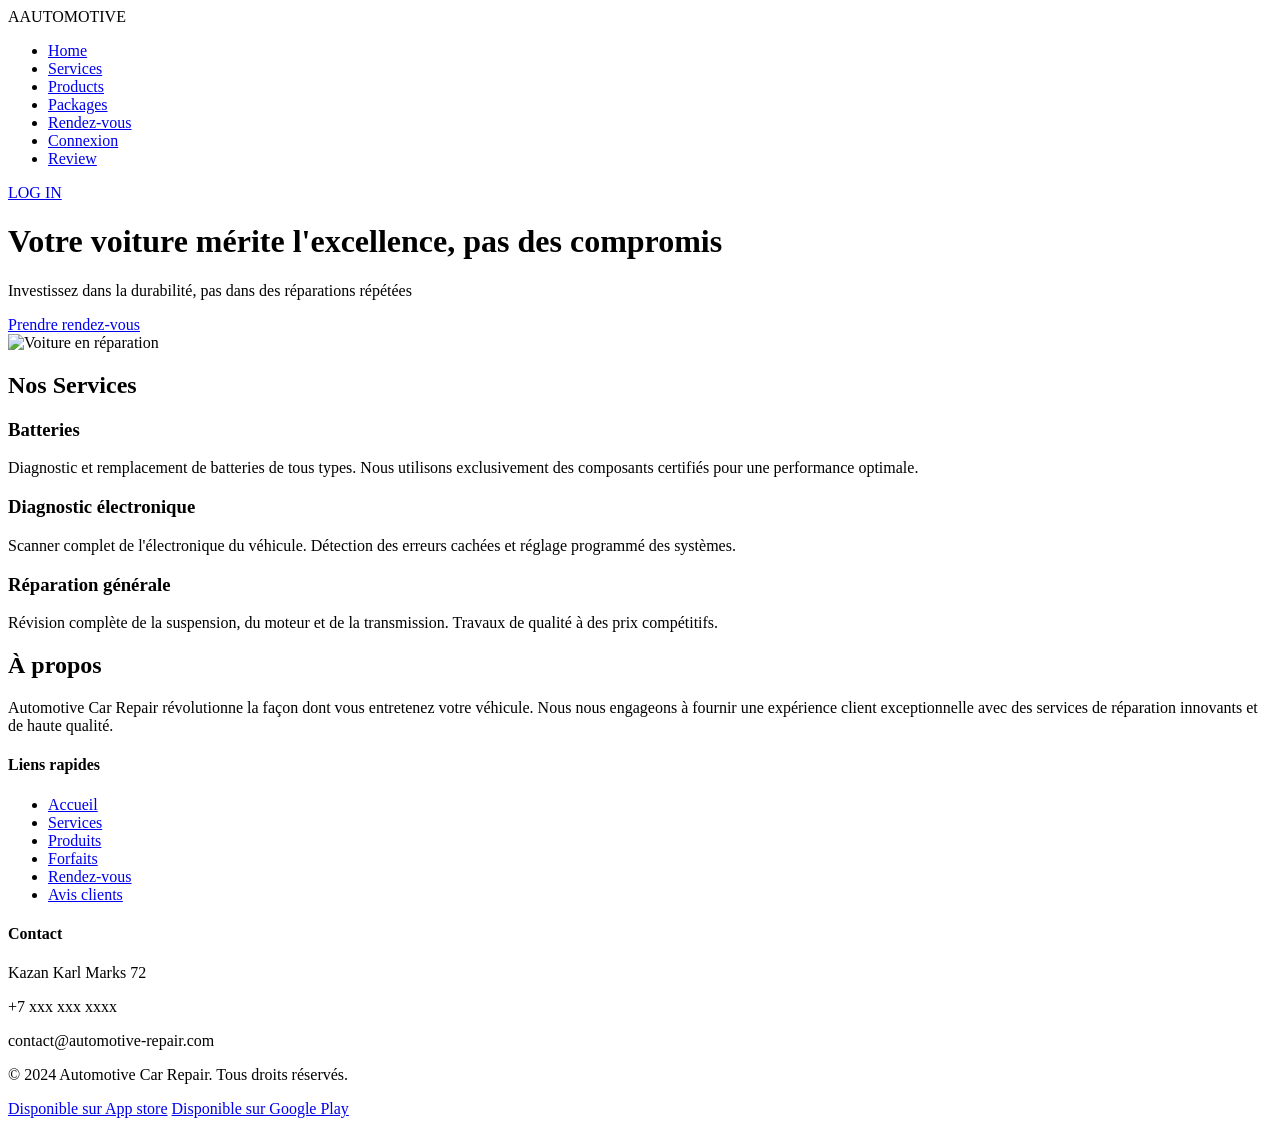
==== index.html @ a038a3b7 "Ajout index.html pour Github Pages" ====
<!DOCTYPE html>
<html lang="fr">
<head>
    <meta charset="UTF-8">
    <meta name="viewport" content="width=device-width, initial-scale=1.0">
    <meta name="description" content="Service de réparation automobile à Kazan - Prise de rendez-vous en ligne">
    <title>Automotive - Car Repair</title>
    <link rel="stylesheet" href="style.css">
</head>
<body>
    <!-- Navigation -->
    <nav class="navbar">
        <div class="logo">AAUTOMOTIVE</div>
        <ul class="nav-links">
            <li><a href="full.html">Home</a></li>
            <li><a href="#services">Services</a></li>
            <li><a href="#products">Products</a></li>
            <li><a href="#packages">Packages</a></li>
            <li><a href="rendezvousfi.html" onclick="checkAuth(event)">Rendez-vous</a></li>
            <li><a href="inscriptionfinal.html">Connexion</a></li>
            <li><a href="#review">Review</a></li>
        </ul>
        <div class="auth-buttons" id="auth-buttons">
            <a href="inscriptionfinal.html" class="btn-login">LOG IN</a>
        </div>
        <div class="user-info" id="user-info" style="display: none;">
            <span id="user-name-display"></span>
            <button onclick="logout()" class="logout-btn">Déconnexion</button>
        </div>
    </nav>

    <!-- Hero Section -->
    <header class="hero">
        <div class="hero-content">
            <h1>Votre voiture mérite l'excellence, pas des compromis</h1>
            <p>Investissez dans la durabilité, pas dans des réparations répétées</p>
            <a href="rendezvousfi.html" class="btn-primary" onclick="checkAuth(event)">Prendre rendez-vous</a>
        </div>
        <div class="hero-image">
            <img src="photo_2025-12-22_13-21-53.jpg" alt="Voiture en réparation" loading="lazy">
        </div>
    </header>

    <!-- Services Section -->
    <section id="services" class="services">
        <h2>Nos Services</h2>
        <div class="services-grid">
            <div class="service-card">
                <h3>Batteries</h3>
                <p>Diagnostic et remplacement de batteries de tous types. Nous utilisons exclusivement des composants certifiés pour une performance optimale.</p>
            </div>
            <div class="service-card">
                <h3>Diagnostic électronique</h3>
                <p>Scanner complet de l'électronique du véhicule. Détection des erreurs cachées et réglage programmé des systèmes.</p>
            </div>
            <div class="service-card">
                <h3>Réparation générale</h3>
                <p>Révision complète de la suspension, du moteur et de la transmission. Travaux de qualité à des prix compétitifs.</p>
            </div>
        </div>
    </section>

    <!-- About Section -->
    <section id="about" class="about">
        <h2>À propos</h2>
        <p>Automotive Car Repair révolutionne la façon dont vous entretenez votre véhicule. Nous nous engageons à fournir une expérience client exceptionnelle avec des services de réparation innovants et de haute qualité.</p>
    </section>

    <!-- Footer -->
    <footer>
        <div class="footer-content">
            <div class="quick-links">
                <h4>Liens rapides</h4>
                <ul>
                    <li><a href="full.html">Accueil</a></li>
                    <li><a href="#services">Services</a></li>
                    <li><a href="#products">Produits</a></li>
                    <li><a href="#packages">Forfaits</a></li>
                    <li><a href="rendezvousfi.html" onclick="checkAuth(event)">Rendez-vous</a></li>
                    <li><a href="#review">Avis clients</a></li>
                </ul>
            </div>
            <div class="contact">
                <h4>Contact</h4>
                <p>Kazan Karl Marks 72</p>
                <p>+7 xxx xxx xxxx</p>
                <p>contact@automotive-repair.com</p>
            </div>
        </div>
        <p class="copyright">© 2024 Automotive Car Repair. Tous droits réservés.</p>
        <div class="app-stores">
            <a href="#" class="app-store">Disponible sur App store</a>
            <a href="#" class="app-store">Disponible sur Google Play</a>
        </div>
    </footer>

    <script src="script.js"></script>
</body>
</html>
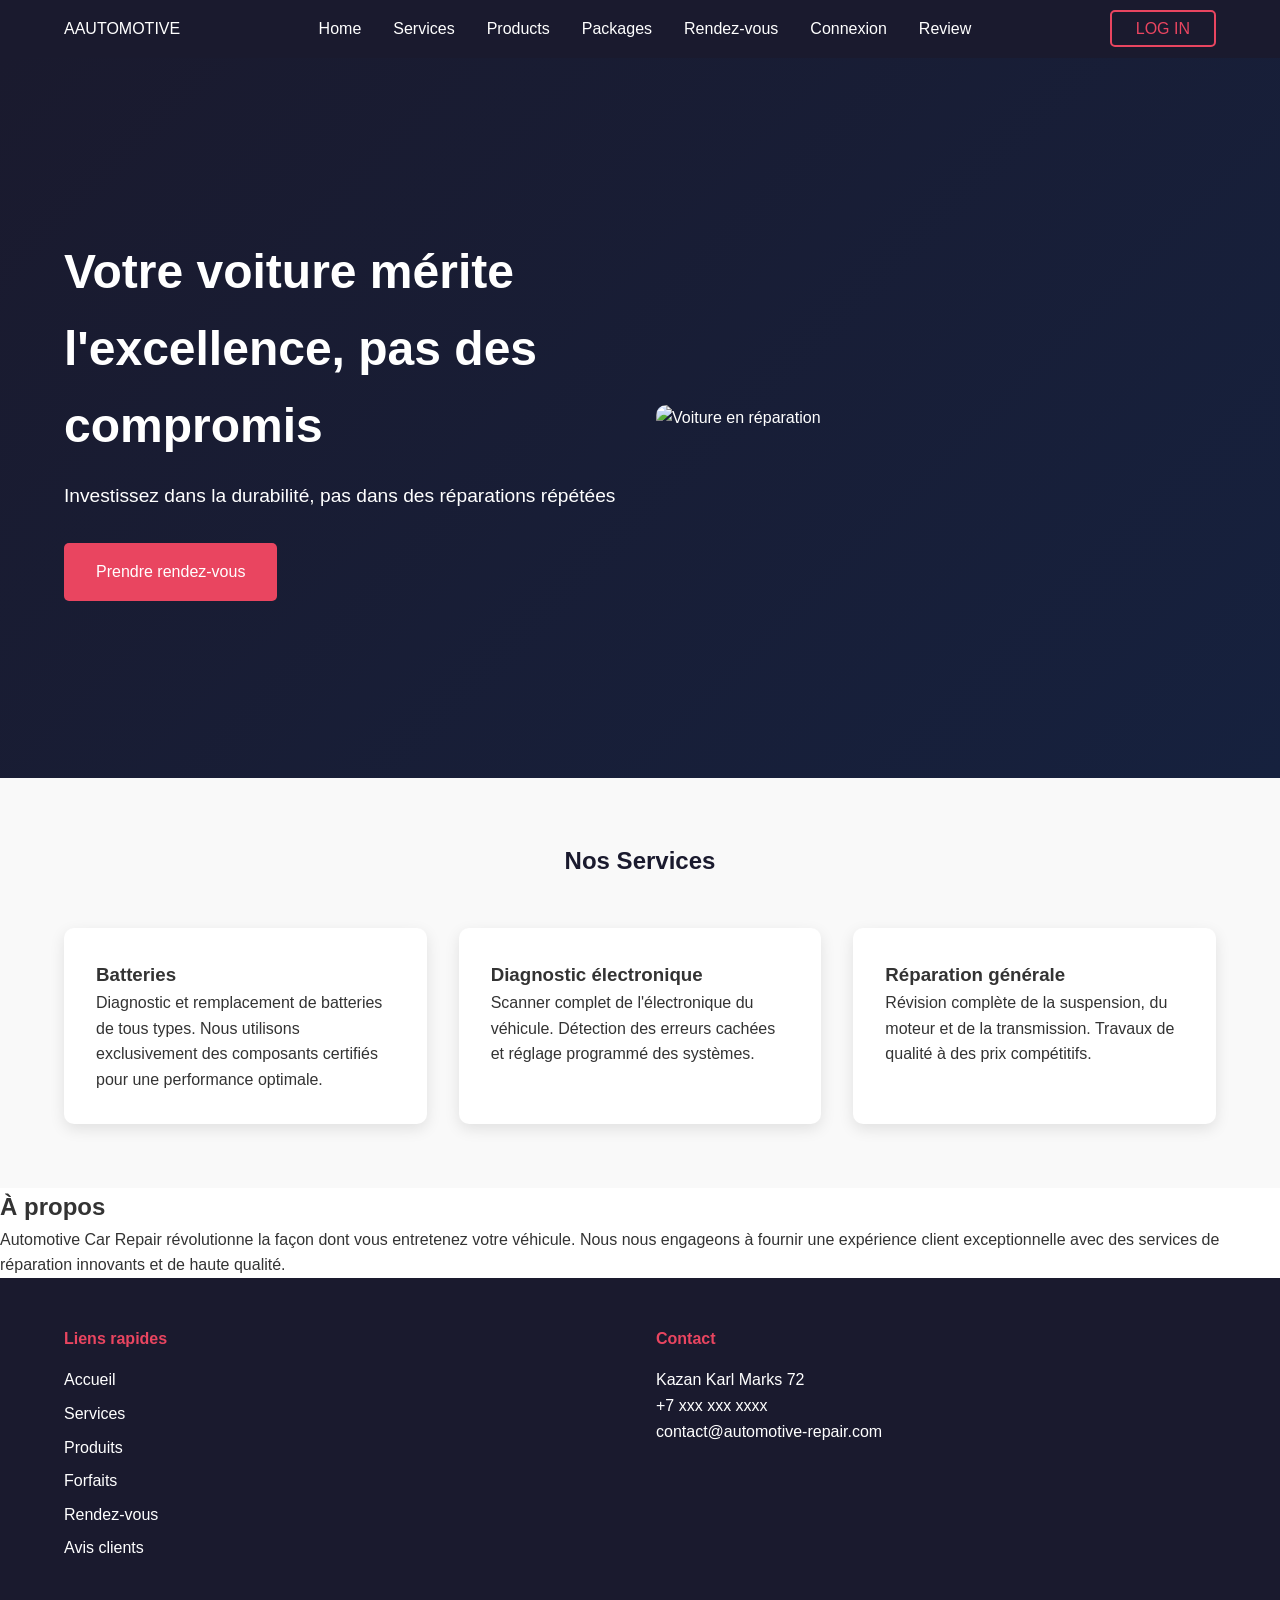
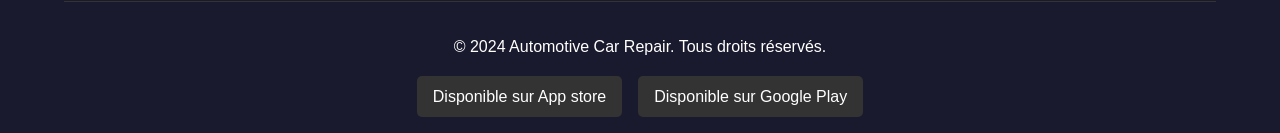
==== commit b14461d1: "Correction des chemins CSS/JS/images Github" ====
--- a/index.html
+++ b/index.html
@@ -5,7 +5,7 @@
     <meta name="viewport" content="width=device-width, initial-scale=1.0">
     <meta name="description" content="Service de réparation automobile à Kazan - Prise de rendez-vous en ligne">
     <title>Automotive - Car Repair</title>
-    <link rel="stylesheet" href="style.css">
+    <link rel="stylesheet" href="site/style.css">
 </head>
 <body>
     <!-- Navigation -->
@@ -37,7 +37,7 @@
             <a href="rendezvousfi.html" class="btn-primary" onclick="checkAuth(event)">Prendre rendez-vous</a>
         </div>
         <div class="hero-image">
-            <img src="photo_2025-12-22_13-21-53.jpg" alt="Voiture en réparation" loading="lazy">
+            <img src="site/photo_2025-12-22_13-21-53.jpg" alt="Voiture en réparation" loading="lazy">
         </div>
     </header>
 
@@ -94,6 +94,6 @@
         </div>
     </footer>
 
-    <script src="script.js"></script>
+    <script src="site/script.js"></script>
 </body>
 </html>
--- a/site/style.css
+++ b/site/style.css
@@ -0,0 +1,541 @@
+
+* {
+    margin: 0;
+    padding: 0;
+    box-sizing: border-box;
+}
+
+body {
+    font-family: 'Segoe UI', Tahoma, Geneva, Verdana, sans-serif;
+    line-height: 1.6;
+    color: #333;
+}
+
+/* Navigation */
+.navbar {
+    display: flex;
+    justify-content: space-between;
+    align-items: center;
+    padding: 1rem 5%;
+    background: #1a1a2e;
+    color: white;
+    position: sticky;
+    top: 0;
+    z-index: 1000;
+}
+
+.nav-links {
+    display: flex;
+    list-style: none;
+    gap: 2rem;
+}
+
+.nav-links a {
+    color: white;
+    text-decoration: none;
+    transition: color 0.3s;
+}
+
+.nav-links a:hover {
+    color: #e94560;
+}
+
+/* Buttons */
+.btn-primary {
+    background: #e94560;
+    color: white;
+    padding: 1rem 2rem;
+    border: none;
+    border-radius: 5px;
+    cursor: pointer;
+    text-decoration: none;
+    display: inline-block;
+    transition: background 0.3s;
+}
+
+.btn-primary:hover {
+    background: #c73e54;
+}
+
+.btn-secondary {
+    background: #6c757d;
+    color: white;
+    padding: 1rem 2rem;
+    border: none;
+    border-radius: 5px;
+    cursor: pointer;
+    text-decoration: none;
+    display: inline-block;
+    transition: background 0.3s;
+}
+
+.btn-secondary:hover {
+    background: #545b62;
+}
+
+.btn-login {
+    background: transparent;
+    border: 2px solid #e94560;
+    color: #e94560;
+    padding: 0.5rem 1.5rem;
+    border-radius: 5px;
+    text-decoration: none;
+    transition: all 0.3s;
+}
+
+.btn-login:hover {
+    background: #e94560;
+    color: white;
+}
+
+/* Hero Section */
+.hero {
+    display: flex;
+    align-items: center;
+    justify-content: space-between;
+    padding: 4rem 5%;
+    background: linear-gradient(135deg, #1a1a2e 0%, #16213e 100%);
+    color: white;
+    min-height: 80vh;
+}
+
+.hero-content {
+    flex: 1;
+    padding-right: 2rem;
+}
+
+.hero-content h1 {
+    font-size: 3rem;
+    margin-bottom: 1rem;
+}
+
+.hero-content p {
+    font-size: 1.2rem;
+    margin-bottom: 2rem;
+}
+
+.hero-image {
+    flex: 1;
+}
+
+.hero-image img {
+    width: 100%;
+    border-radius: 10px;
+}
+
+/* Services Section */
+.services {
+    padding: 4rem 5%;
+    background: #f9f9f9;
+}
+
+.services h2 {
+    text-align: center;
+    margin-bottom: 3rem;
+    color: #1a1a2e;
+}
+
+.services-grid {
+    display: grid;
+    grid-template-columns: repeat(auto-fit, minmax(300px, 1fr));
+    gap: 2rem;
+}
+
+.service-card {
+    background: white;
+    padding: 2rem;
+    border-radius: 10px;
+    box-shadow: 0 5px 15px rgba(0,0,0,0.1);
+    transition: transform 0.3s;
+}
+
+.service-card:hover {
+    transform: translateY(-10px);
+}
+
+/* Forms */
+form {
+    max-width: 800px;
+    margin: 2rem auto;
+    padding: 2rem;
+    background: #f9f9f9;
+    border-radius: 10px;
+}
+
+fieldset {
+    border: 2px solid #ddd;
+    border-radius: 5px;
+    padding: 1.5rem;
+    margin-bottom: 1.5rem;
+}
+
+legend {
+    font-weight: bold;
+    color: #1a1a2e;
+    padding: 0 0.5rem;
+}
+
+.form-group {
+    margin-bottom: 1.5rem;
+}
+
+.form-group label {
+    display: block;
+    margin-bottom: 0.5rem;
+    font-weight: bold;
+}
+
+.form-group input,
+.form-group select,
+.form-group textarea {
+    width: 100%;
+    padding: 0.8rem;
+    border: 2px solid #ddd;
+    border-radius: 5px;
+    font-size: 1rem;
+}
+
+.form-group input:focus,
+.form-group select:focus,
+.form-group textarea:focus {
+    border-color: #e94560;
+    outline: none;
+}
+
+.form-group input:valid {
+    border-color: #4CAF50;
+}
+
+.form-group input:invalid {
+    border-color: #e94560;
+}
+
+input[readonly] {
+    background: #e9ecef;
+    cursor: not-allowed;
+    border-color: #6c757d;
+}
+
+/* Checkbox Group */
+.checkbox-group {
+    display: grid;
+    grid-template-columns: repeat(auto-fit, minmax(200px, 1fr));
+    gap: 1rem;
+}
+
+.checkbox-group label {
+    display: flex;
+    align-items: center;
+    gap: 0.5rem;
+    cursor: pointer;
+}
+
+/* Consent (ФЗ-152) */
+.consent {
+    margin: 1.5rem 0;
+    padding: 1rem;
+    background: #fff3cd;
+    border-radius: 5px;
+    border-left: 4px solid #ffc107;
+}
+
+.consent label {
+    display: flex;
+    align-items: flex-start;
+    gap: 0.5rem;
+    font-size: 0.9rem;
+    cursor: pointer;
+}
+
+/* Auth Warning */
+.auth-warning {
+    max-width: 600px;
+    margin: 3rem auto;
+    padding: 2rem;
+    background: #fff3cd;
+    border: 2px solid #ffc107;
+    border-radius: 10px;
+    text-align: center;
+}
+
+.auth-warning h2 {
+    color: #856404;
+    margin-bottom: 1rem;
+}
+
+.auth-warning ul {
+    text-align: left;
+    margin: 1.5rem 0;
+    padding-left: 2rem;
+}
+
+.auth-warning li {
+    margin: 0.5rem 0;
+    color: #856404;
+}
+
+.warning-buttons {
+    display: flex;
+    gap: 1rem;
+    justify-content: center;
+    margin-top: 2rem;
+}
+
+/* Auth Container */
+.auth-container {
+    max-width: 500px;
+    margin: 3rem auto;
+    padding: 2rem;
+    background: #f9f9f9;
+    border-radius: 10px;
+}
+
+.auth-benefits {
+    text-align: center;
+    margin-bottom: 2rem;
+}
+
+.benefits-list {
+    list-style: none;
+    text-align: left;
+    margin: 1rem 0;
+}
+
+.benefits-list li {
+    margin: 0.5rem 0;
+}
+
+.auth-tabs {
+    display: flex;
+    justify-content: center;
+    gap: 1rem;
+    margin-bottom: 2rem;
+}
+
+.tab-btn {
+    padding: 0.8rem 2rem;
+    border: 2px solid #e94560;
+    background: transparent;
+    color: #e94560;
+    cursor: pointer;
+    border-radius: 5px;
+    font-weight: bold;
+    transition: all 0.3s;
+}
+
+.tab-btn.active,
+.tab-btn:hover {
+    background: #e94560;
+    color: white;
+}
+
+.auth-form {
+    display: none;
+}
+
+.auth-form.active {
+    display: block;
+    animation: fadeIn 0.3s ease;
+}
+
+@keyframes fadeIn {
+    from { opacity: 0; transform: translateY(-10px); }
+    to { opacity: 1; transform: translateY(0); }
+}
+
+.form-options {
+    display: flex;
+    justify-content: space-between;
+    align-items: center;
+    margin: 1rem 0;
+}
+
+.forgot-password {
+    color: #e94560;
+    text-decoration: none;
+}
+
+.switch-auth {
+    text-align: center;
+    margin-top: 1.5rem;
+}
+
+.switch-auth a {
+    color: #e94560;
+    text-decoration: none;
+    font-weight: bold;
+}
+
+.social-login {
+    text-align: center;
+    margin: 1.5rem 0;
+}
+
+.social-buttons {
+    display: flex;
+    gap: 1rem;
+    justify-content: center;
+    margin-top: 1rem;
+}
+
+.social-btn {
+    padding: 0.5rem 1.5rem;
+    border: 2px solid #ddd;
+    background: white;
+    border-radius: 5px;
+    cursor: pointer;
+    transition: all 0.3s;
+}
+
+.social-btn.google:hover {
+    border-color: #DB4437;
+    color: #DB4437;
+}
+
+.social-btn.facebook:hover {
+    border-color: #4267B2;
+    color: #4267B2;
+}
+
+/* User Info (Connecté) */
+.user-info {
+    display: flex;
+    align-items: center;
+    gap: 1rem;
+}
+
+.user-info span {
+    color: #4CAF50;
+    font-weight: bold;
+}
+
+.logout-btn {
+    background: transparent;
+    border: 2px solid #e94560;
+    color: #e94560;
+    padding: 0.5rem 1rem;
+    border-radius: 5px;
+    cursor: pointer;
+    transition: all 0.3s;
+}
+
+.logout-btn:hover {
+    background: #e94560;
+    color: white;
+}
+
+/* Footer */
+footer {
+    background: #1a1a2e;
+    color: white;
+    padding: 3rem 5% 1rem;
+}
+
+.footer-content {
+    display: grid;
+    grid-template-columns: repeat(auto-fit, minmax(250px, 1fr));
+    gap: 2rem;
+    margin-bottom: 2rem;
+}
+
+.footer-content h4 {
+    margin-bottom: 1rem;
+    color: #e94560;
+}
+
+.footer-content ul {
+    list-style: none;
+}
+
+.footer-content ul li {
+    margin: 0.5rem 0;
+}
+
+.footer-content a {
+    color: white;
+    text-decoration: none;
+    transition: color 0.3s;
+}
+
+.footer-content a:hover {
+    color: #e94560;
+}
+
+.copyright {
+    text-align: center;
+    padding-top: 2rem;
+    border-top: 1px solid #333;
+}
+
+.app-stores {
+    display: flex;
+    gap: 1rem;
+    justify-content: center;
+    margin-top: 1rem;
+}
+
+.app-store {
+    background: #333;
+    color: white;
+    padding: 0.5rem 1rem;
+    border-radius: 5px;
+    text-decoration: none;
+    transition: background 0.3s;
+}
+
+.app-store:hover {
+    background: #e94560;
+}
+
+/* Responsive Mobile (ЛР2) */
+@media (max-width: 768px) {
+    .navbar {
+        flex-direction: column;
+        gap: 1rem;
+    }
+
+    .nav-links {
+        flex-direction: column;
+        gap: 0.5rem;
+        text-align: center;
+    }
+
+    .hero {
+        flex-direction: column;
+        text-align: center;
+    }
+
+    .hero-content {
+        padding-right: 0;
+        margin-bottom: 2rem;
+    }
+
+    .hero-content h1 {
+        font-size: 2rem;
+    }
+
+    form {
+        margin: 1rem;
+        padding: 1rem;
+    }
+
+    .auth-tabs {
+        flex-direction: column;
+    }
+
+    .tab-btn {
+        width: 100%;
+    }
+
+    .warning-buttons {
+        flex-direction: column;
+    }
+
+    .footer-content {
+        grid-template-columns: 1fr;
+    }
+
+    .app-stores {
+        flex-direction: column;
+    }
+}
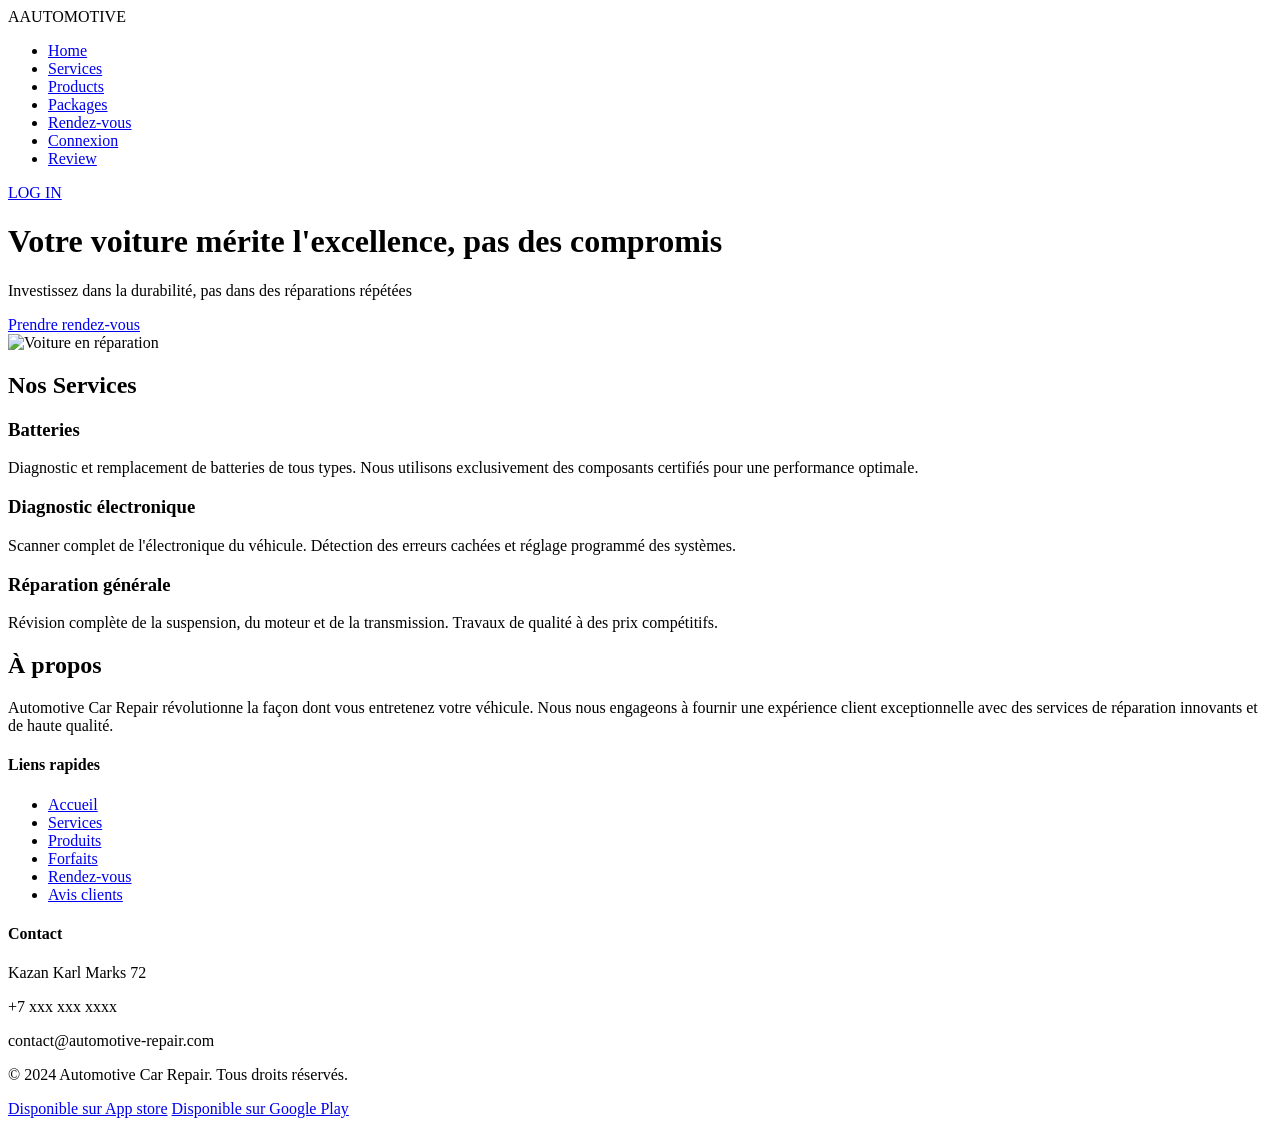
==== commit f9adbf3d: "Update index.html" ====
--- a/index.html
+++ b/index.html
@@ -5,7 +5,7 @@
     <meta name="viewport" content="width=device-width, initial-scale=1.0">
     <meta name="description" content="Service de réparation automobile à Kazan - Prise de rendez-vous en ligne">
     <title>Automotive - Car Repair</title>
-    <link rel="stylesheet" href="site/style.css">
+    <link rel="stylesheet" href="style.css">
 </head>
 <body>
     <!-- Navigation -->
@@ -37,7 +37,7 @@
             <a href="rendezvousfi.html" class="btn-primary" onclick="checkAuth(event)">Prendre rendez-vous</a>
         </div>
         <div class="hero-image">
-            <img src="site/photo_2025-12-22_13-21-53.jpg" alt="Voiture en réparation" loading="lazy">
+            <img src="photo_2025-12-22_13-21-53.jpg" alt="Voiture en réparation" loading="lazy">
         </div>
     </header>
 
@@ -94,6 +94,6 @@
         </div>
     </footer>
 
-    <script src="site/script.js"></script>
+    <script src="script.js"></script>
 </body>
-</html>+</html>
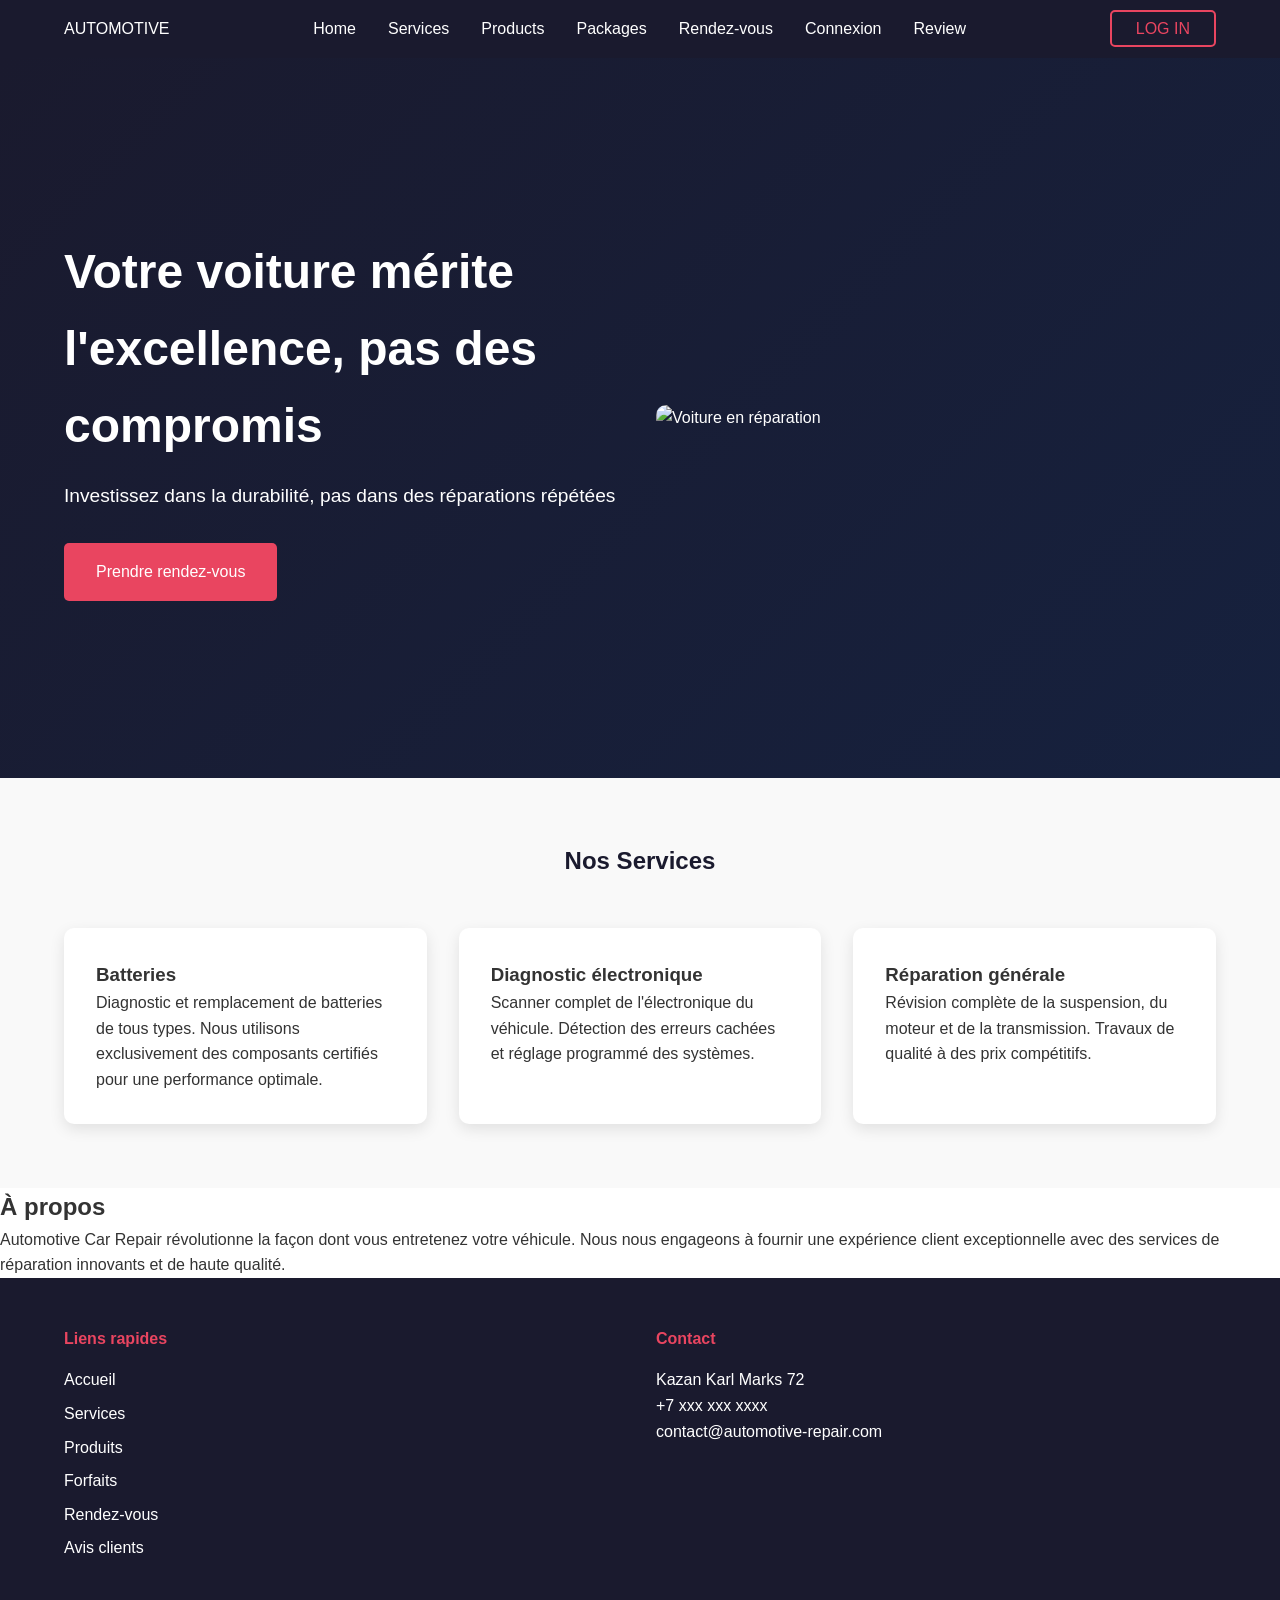
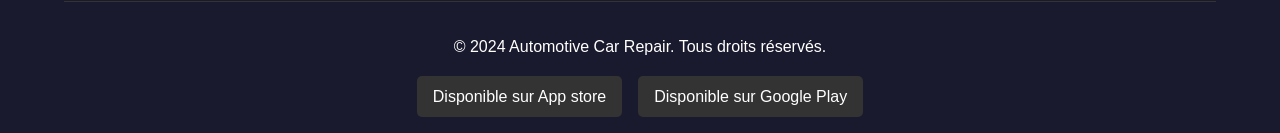
==== commit ae3207a0: "rename full.html to index.html for github pages" ====
--- a/index.html
+++ b/index.html
@@ -6,11 +6,12 @@
     <meta name="description" content="Service de réparation automobile à Kazan - Prise de rendez-vous en ligne">
     <title>Automotive - Car Repair</title>
     <link rel="stylesheet" href="style.css">
+     <link rel="icon" type="image/x-icon" href="favicon.ico">
 </head>
 <body>
     <!-- Navigation -->
     <nav class="navbar">
-        <div class="logo">AAUTOMOTIVE</div>
+        <div class="logo">AUTOMOTIVE</div>
         <ul class="nav-links">
             <li><a href="full.html">Home</a></li>
             <li><a href="#services">Services</a></li>
--- a/style.css
+++ b/style.css
@@ -0,0 +1,541 @@
+
+* {
+    margin: 0;
+    padding: 0;
+    box-sizing: border-box;
+}
+
+body {
+    font-family: 'Segoe UI', Tahoma, Geneva, Verdana, sans-serif;
+    line-height: 1.6;
+    color: #333;
+}
+
+/* Navigation */
+.navbar {
+    display: flex;
+    justify-content: space-between;
+    align-items: center;
+    padding: 1rem 5%;
+    background: #1a1a2e;
+    color: white;
+    position: sticky;
+    top: 0;
+    z-index: 1000;
+}
+
+.nav-links {
+    display: flex;
+    list-style: none;
+    gap: 2rem;
+}
+
+.nav-links a {
+    color: white;
+    text-decoration: none;
+    transition: color 0.3s;
+}
+
+.nav-links a:hover {
+    color: #e94560;
+}
+
+/* Buttons */
+.btn-primary {
+    background: #e94560;
+    color: white;
+    padding: 1rem 2rem;
+    border: none;
+    border-radius: 5px;
+    cursor: pointer;
+    text-decoration: none;
+    display: inline-block;
+    transition: background 0.3s;
+}
+
+.btn-primary:hover {
+    background: #c73e54;
+}
+
+.btn-secondary {
+    background: #6c757d;
+    color: white;
+    padding: 1rem 2rem;
+    border: none;
+    border-radius: 5px;
+    cursor: pointer;
+    text-decoration: none;
+    display: inline-block;
+    transition: background 0.3s;
+}
+
+.btn-secondary:hover {
+    background: #545b62;
+}
+
+.btn-login {
+    background: transparent;
+    border: 2px solid #e94560;
+    color: #e94560;
+    padding: 0.5rem 1.5rem;
+    border-radius: 5px;
+    text-decoration: none;
+    transition: all 0.3s;
+}
+
+.btn-login:hover {
+    background: #e94560;
+    color: white;
+}
+
+/* Hero Section */
+.hero {
+    display: flex;
+    align-items: center;
+    justify-content: space-between;
+    padding: 4rem 5%;
+    background: linear-gradient(135deg, #1a1a2e 0%, #16213e 100%);
+    color: white;
+    min-height: 80vh;
+}
+
+.hero-content {
+    flex: 1;
+    padding-right: 2rem;
+}
+
+.hero-content h1 {
+    font-size: 3rem;
+    margin-bottom: 1rem;
+}
+
+.hero-content p {
+    font-size: 1.2rem;
+    margin-bottom: 2rem;
+}
+
+.hero-image {
+    flex: 1;
+}
+
+.hero-image img {
+    width: 100%;
+    border-radius: 10px;
+}
+
+/* Services Section */
+.services {
+    padding: 4rem 5%;
+    background: #f9f9f9;
+}
+
+.services h2 {
+    text-align: center;
+    margin-bottom: 3rem;
+    color: #1a1a2e;
+}
+
+.services-grid {
+    display: grid;
+    grid-template-columns: repeat(auto-fit, minmax(300px, 1fr));
+    gap: 2rem;
+}
+
+.service-card {
+    background: white;
+    padding: 2rem;
+    border-radius: 10px;
+    box-shadow: 0 5px 15px rgba(0,0,0,0.1);
+    transition: transform 0.3s;
+}
+
+.service-card:hover {
+    transform: translateY(-10px);
+}
+
+/* Forms */
+form {
+    max-width: 800px;
+    margin: 2rem auto;
+    padding: 2rem;
+    background: #f9f9f9;
+    border-radius: 10px;
+}
+
+fieldset {
+    border: 2px solid #ddd;
+    border-radius: 5px;
+    padding: 1.5rem;
+    margin-bottom: 1.5rem;
+}
+
+legend {
+    font-weight: bold;
+    color: #1a1a2e;
+    padding: 0 0.5rem;
+}
+
+.form-group {
+    margin-bottom: 1.5rem;
+}
+
+.form-group label {
+    display: block;
+    margin-bottom: 0.5rem;
+    font-weight: bold;
+}
+
+.form-group input,
+.form-group select,
+.form-group textarea {
+    width: 100%;
+    padding: 0.8rem;
+    border: 2px solid #ddd;
+    border-radius: 5px;
+    font-size: 1rem;
+}
+
+.form-group input:focus,
+.form-group select:focus,
+.form-group textarea:focus {
+    border-color: #e94560;
+    outline: none;
+}
+
+.form-group input:valid {
+    border-color: #4CAF50;
+}
+
+.form-group input:invalid {
+    border-color: #e94560;
+}
+
+input[readonly] {
+    background: #e9ecef;
+    cursor: not-allowed;
+    border-color: #6c757d;
+}
+
+/* Checkbox Group */
+.checkbox-group {
+    display: grid;
+    grid-template-columns: repeat(auto-fit, minmax(200px, 1fr));
+    gap: 1rem;
+}
+
+.checkbox-group label {
+    display: flex;
+    align-items: center;
+    gap: 0.5rem;
+    cursor: pointer;
+}
+
+/* Consent (ФЗ-152) */
+.consent {
+    margin: 1.5rem 0;
+    padding: 1rem;
+    background: #fff3cd;
+    border-radius: 5px;
+    border-left: 4px solid #ffc107;
+}
+
+.consent label {
+    display: flex;
+    align-items: flex-start;
+    gap: 0.5rem;
+    font-size: 0.9rem;
+    cursor: pointer;
+}
+
+/* Auth Warning */
+.auth-warning {
+    max-width: 600px;
+    margin: 3rem auto;
+    padding: 2rem;
+    background: #fff3cd;
+    border: 2px solid #ffc107;
+    border-radius: 10px;
+    text-align: center;
+}
+
+.auth-warning h2 {
+    color: #856404;
+    margin-bottom: 1rem;
+}
+
+.auth-warning ul {
+    text-align: left;
+    margin: 1.5rem 0;
+    padding-left: 2rem;
+}
+
+.auth-warning li {
+    margin: 0.5rem 0;
+    color: #856404;
+}
+
+.warning-buttons {
+    display: flex;
+    gap: 1rem;
+    justify-content: center;
+    margin-top: 2rem;
+}
+
+/* Auth Container */
+.auth-container {
+    max-width: 500px;
+    margin: 3rem auto;
+    padding: 2rem;
+    background: #f9f9f9;
+    border-radius: 10px;
+}
+
+.auth-benefits {
+    text-align: center;
+    margin-bottom: 2rem;
+}
+
+.benefits-list {
+    list-style: none;
+    text-align: left;
+    margin: 1rem 0;
+}
+
+.benefits-list li {
+    margin: 0.5rem 0;
+}
+
+.auth-tabs {
+    display: flex;
+    justify-content: center;
+    gap: 1rem;
+    margin-bottom: 2rem;
+}
+
+.tab-btn {
+    padding: 0.8rem 2rem;
+    border: 2px solid #e94560;
+    background: transparent;
+    color: #e94560;
+    cursor: pointer;
+    border-radius: 5px;
+    font-weight: bold;
+    transition: all 0.3s;
+}
+
+.tab-btn.active,
+.tab-btn:hover {
+    background: #e94560;
+    color: white;
+}
+
+.auth-form {
+    display: none;
+}
+
+.auth-form.active {
+    display: block;
+    animation: fadeIn 0.3s ease;
+}
+
+@keyframes fadeIn {
+    from { opacity: 0; transform: translateY(-10px); }
+    to { opacity: 1; transform: translateY(0); }
+}
+
+.form-options {
+    display: flex;
+    justify-content: space-between;
+    align-items: center;
+    margin: 1rem 0;
+}
+
+.forgot-password {
+    color: #e94560;
+    text-decoration: none;
+}
+
+.switch-auth {
+    text-align: center;
+    margin-top: 1.5rem;
+}
+
+.switch-auth a {
+    color: #e94560;
+    text-decoration: none;
+    font-weight: bold;
+}
+
+.social-login {
+    text-align: center;
+    margin: 1.5rem 0;
+}
+
+.social-buttons {
+    display: flex;
+    gap: 1rem;
+    justify-content: center;
+    margin-top: 1rem;
+}
+
+.social-btn {
+    padding: 0.5rem 1.5rem;
+    border: 2px solid #ddd;
+    background: white;
+    border-radius: 5px;
+    cursor: pointer;
+    transition: all 0.3s;
+}
+
+.social-btn.google:hover {
+    border-color: #DB4437;
+    color: #DB4437;
+}
+
+.social-btn.facebook:hover {
+    border-color: #4267B2;
+    color: #4267B2;
+}
+
+/* User Info (Connecté) */
+.user-info {
+    display: flex;
+    align-items: center;
+    gap: 1rem;
+}
+
+.user-info span {
+    color: #4CAF50;
+    font-weight: bold;
+}
+
+.logout-btn {
+    background: transparent;
+    border: 2px solid #e94560;
+    color: #e94560;
+    padding: 0.5rem 1rem;
+    border-radius: 5px;
+    cursor: pointer;
+    transition: all 0.3s;
+}
+
+.logout-btn:hover {
+    background: #e94560;
+    color: white;
+}
+
+/* Footer */
+footer {
+    background: #1a1a2e;
+    color: white;
+    padding: 3rem 5% 1rem;
+}
+
+.footer-content {
+    display: grid;
+    grid-template-columns: repeat(auto-fit, minmax(250px, 1fr));
+    gap: 2rem;
+    margin-bottom: 2rem;
+}
+
+.footer-content h4 {
+    margin-bottom: 1rem;
+    color: #e94560;
+}
+
+.footer-content ul {
+    list-style: none;
+}
+
+.footer-content ul li {
+    margin: 0.5rem 0;
+}
+
+.footer-content a {
+    color: white;
+    text-decoration: none;
+    transition: color 0.3s;
+}
+
+.footer-content a:hover {
+    color: #e94560;
+}
+
+.copyright {
+    text-align: center;
+    padding-top: 2rem;
+    border-top: 1px solid #333;
+}
+
+.app-stores {
+    display: flex;
+    gap: 1rem;
+    justify-content: center;
+    margin-top: 1rem;
+}
+
+.app-store {
+    background: #333;
+    color: white;
+    padding: 0.5rem 1rem;
+    border-radius: 5px;
+    text-decoration: none;
+    transition: background 0.3s;
+}
+
+.app-store:hover {
+    background: #e94560;
+}
+
+/* Responsive Mobile (ЛР2) */
+@media (max-width: 768px) {
+    .navbar {
+        flex-direction: column;
+        gap: 1rem;
+    }
+
+    .nav-links {
+        flex-direction: column;
+        gap: 0.5rem;
+        text-align: center;
+    }
+
+    .hero {
+        flex-direction: column;
+        text-align: center;
+    }
+
+    .hero-content {
+        padding-right: 0;
+        margin-bottom: 2rem;
+    }
+
+    .hero-content h1 {
+        font-size: 2rem;
+    }
+
+    form {
+        margin: 1rem;
+        padding: 1rem;
+    }
+
+    .auth-tabs {
+        flex-direction: column;
+    }
+
+    .tab-btn {
+        width: 100%;
+    }
+
+    .warning-buttons {
+        flex-direction: column;
+    }
+
+    .footer-content {
+        grid-template-columns: 1fr;
+    }
+
+    .app-stores {
+        flex-direction: column;
+    }
+}
